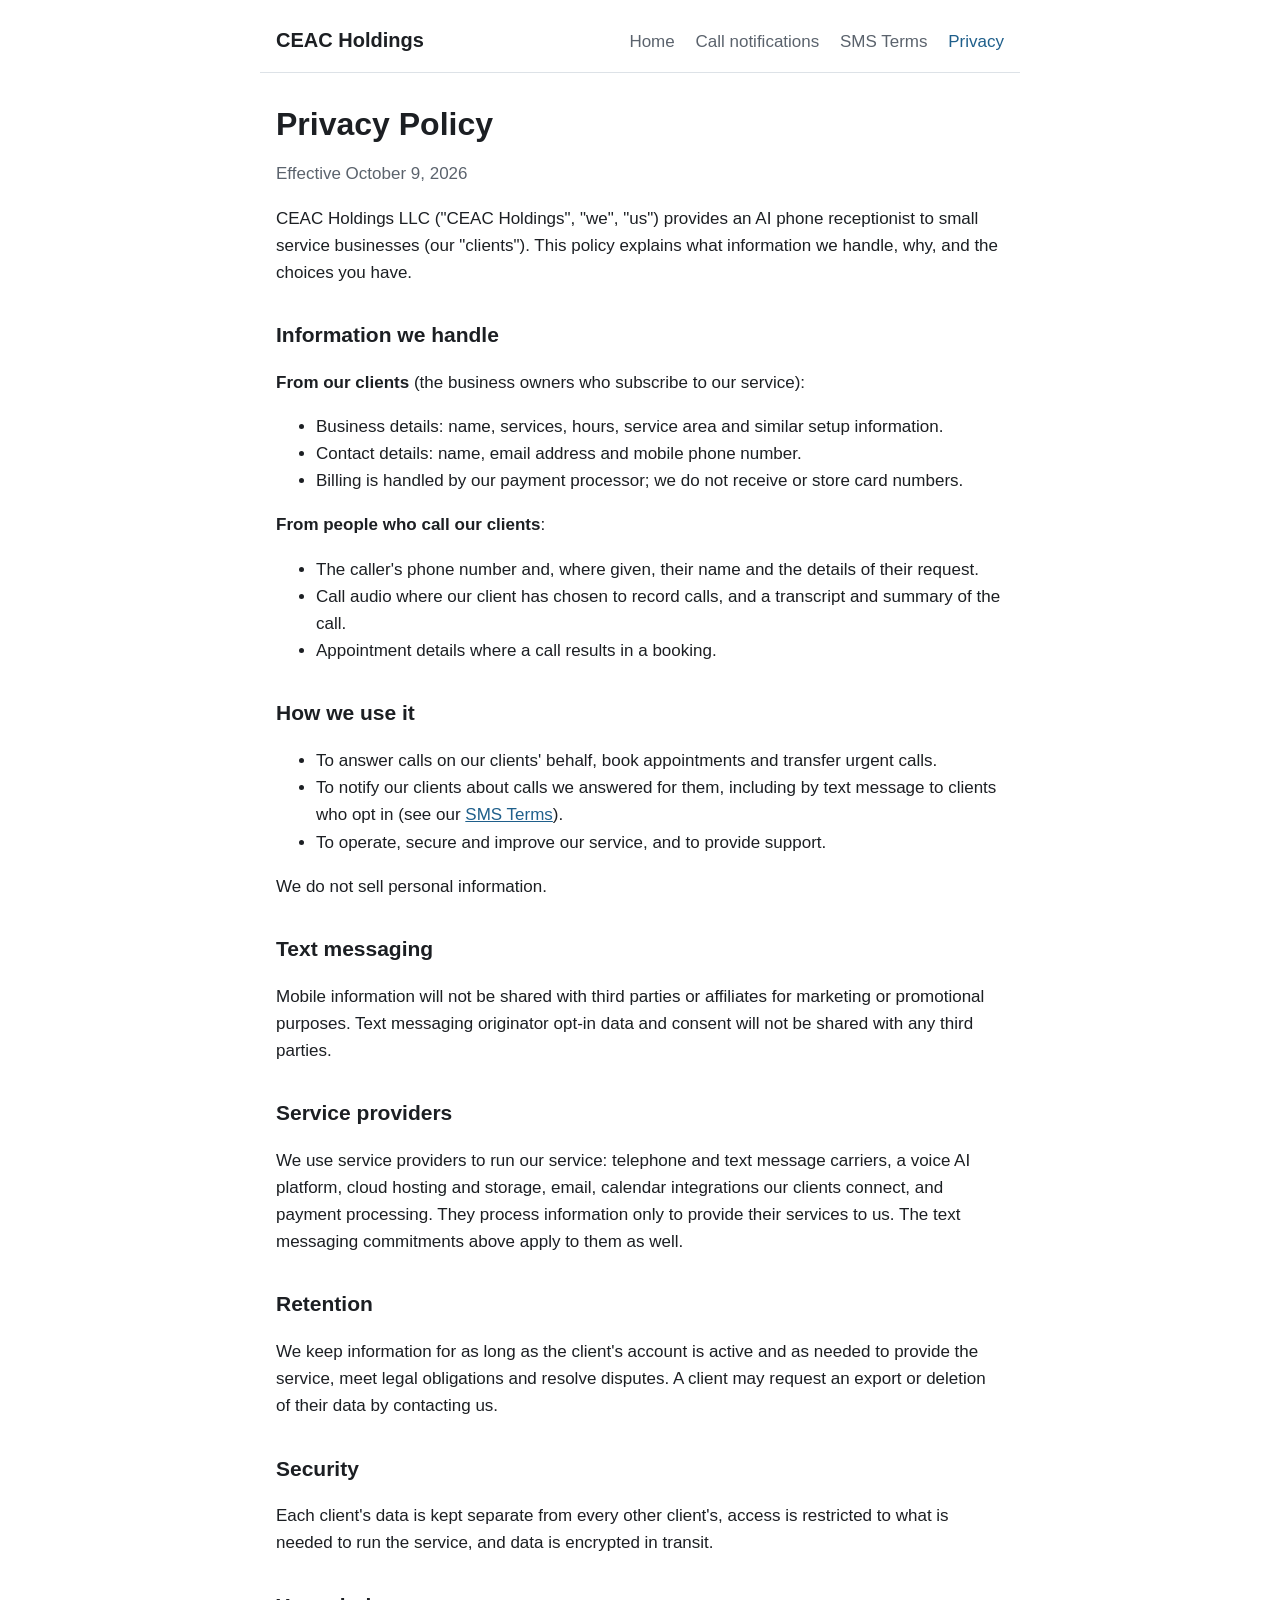
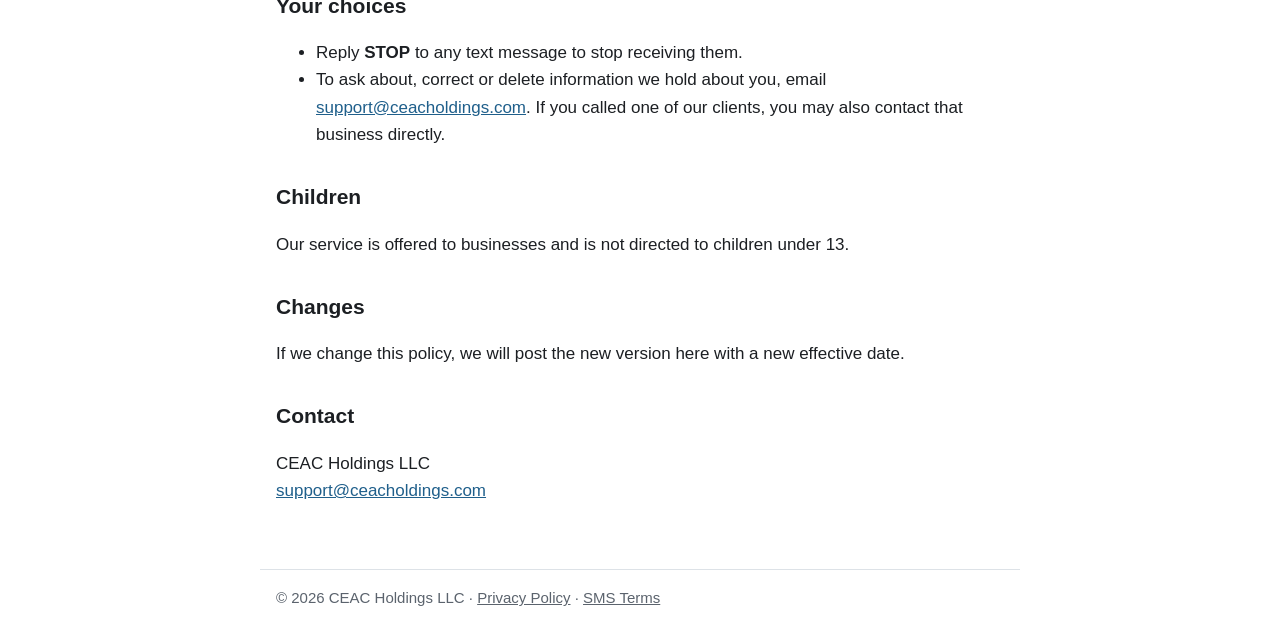
==== privacy.html @ 9253ec30 "feat: publish the CEAC Holdings site and SMS compliance pages The 10DLC campaign review reads the se" ====
<!doctype html>
<html lang="en">
<head>
  <meta charset="utf-8">
  <meta name="viewport" content="width=device-width, initial-scale=1">
  <title>Privacy Policy — CEAC Holdings</title>
  <meta name="description" content="How CEAC Holdings collects, uses and protects information.">
  <link rel="stylesheet" href="style.css">
</head>
<body>
  <header>
    <a class="brand" href="/">CEAC Holdings</a>
    <nav>
      <a href="/">Home</a>
      <a href="/sms-opt-in.html">Call notifications</a>
      <a href="/sms-terms.html">SMS Terms</a>
      <a href="/privacy.html" aria-current="page">Privacy</a>
    </nav>
  </header>

  <main>
    <h1>Privacy Policy</h1>
    <p class="effective">Effective October 9, 2026</p>

    <p>
      CEAC Holdings LLC ("CEAC Holdings", "we", "us") provides an AI phone receptionist to small
      service businesses (our "clients"). This policy explains what information we handle, why,
      and the choices you have.
    </p>

    <h2>Information we handle</h2>
    <p><strong>From our clients</strong> (the business owners who subscribe to our service):</p>
    <ul>
      <li>Business details: name, services, hours, service area and similar setup information.</li>
      <li>Contact details: name, email address and mobile phone number.</li>
      <li>Billing is handled by our payment processor; we do not receive or store card numbers.</li>
    </ul>
    <p><strong>From people who call our clients</strong>:</p>
    <ul>
      <li>The caller's phone number and, where given, their name and the details of their request.</li>
      <li>Call audio where our client has chosen to record calls, and a transcript and summary of the call.</li>
      <li>Appointment details where a call results in a booking.</li>
    </ul>

    <h2>How we use it</h2>
    <ul>
      <li>To answer calls on our clients' behalf, book appointments and transfer urgent calls.</li>
      <li>To notify our clients about calls we answered for them, including by text message to
        clients who opt in (see our <a href="/sms-terms.html">SMS Terms</a>).</li>
      <li>To operate, secure and improve our service, and to provide support.</li>
    </ul>
    <p>We do not sell personal information.</p>

    <h2>Text messaging</h2>
    <p>
      Mobile information will not be shared with third parties or affiliates for marketing or
      promotional purposes. Text messaging originator opt-in data and consent will not be shared
      with any third parties.
    </p>

    <h2>Service providers</h2>
    <p>
      We use service providers to run our service: telephone and text message carriers, a voice
      AI platform, cloud hosting and storage, email, calendar integrations our clients connect,
      and payment processing. They process information only to provide their services to us. The
      text messaging commitments above apply to them as well.
    </p>

    <h2>Retention</h2>
    <p>
      We keep information for as long as the client's account is active and as needed to provide
      the service, meet legal obligations and resolve disputes. A client may request an export or
      deletion of their data by contacting us.
    </p>

    <h2>Security</h2>
    <p>
      Each client's data is kept separate from every other client's, access is restricted to
      what is needed to run the service, and data is encrypted in transit.
    </p>

    <h2>Your choices</h2>
    <ul>
      <li>Reply <strong>STOP</strong> to any text message to stop receiving them.</li>
      <li>To ask about, correct or delete information we hold about you, email
        <a href="mailto:support@ceacholdings.com">support@ceacholdings.com</a>. If you called one
        of our clients, you may also contact that business directly.</li>
    </ul>

    <h2>Children</h2>
    <p>Our service is offered to businesses and is not directed to children under 13.</p>

    <h2>Changes</h2>
    <p>
      If we change this policy, we will post the new version here with a new effective date.
    </p>

    <h2>Contact</h2>
    <p>
      CEAC Holdings LLC<br>
      <a href="mailto:support@ceacholdings.com">support@ceacholdings.com</a>
    </p>
  </main>

  <footer>
    &copy; 2026 CEAC Holdings LLC &middot;
    <a href="/privacy.html">Privacy Policy</a> &middot;
    <a href="/sms-terms.html">SMS Terms</a>
  </footer>
</body>
</html>
---- style.css ----
:root {
  --text: #1c1f23;
  --muted: #5b636d;
  --accent: #1f5f8b;
  --border: #dde2e7;
  --background: #ffffff;
  --panel: #f5f7f9;
}

@media (prefers-color-scheme: dark) {
  :root {
    --text: #e6e9ec;
    --muted: #a3acb6;
    --accent: #7db7e0;
    --border: #343a41;
    --background: #15181b;
    --panel: #1d2125;
  }
}

* {
  box-sizing: border-box;
}

body {
  margin: 0;
  background: var(--background);
  color: var(--text);
  font: 17px/1.6 -apple-system, BlinkMacSystemFont, "Segoe UI", Roboto, Helvetica, Arial, sans-serif;
}

header,
main,
footer {
  max-width: 760px;
  margin: 0 auto;
  padding: 0 16px;
}

header {
  display: flex;
  flex-wrap: wrap;
  align-items: baseline;
  justify-content: space-between;
  gap: 8px 24px;
  padding-top: 24px;
  padding-bottom: 16px;
  border-bottom: 1px solid var(--border);
}

header .brand {
  font-weight: 700;
  font-size: 20px;
  color: var(--text);
  text-decoration: none;
}

nav a {
  margin-right: 16px;
  color: var(--muted);
  text-decoration: none;
}

nav a:last-child {
  margin-right: 0;
}

nav a:hover,
nav a[aria-current="page"] {
  color: var(--accent);
}

main {
  padding-top: 32px;
  padding-bottom: 48px;
}

h1 {
  font-size: 32px;
  line-height: 1.2;
  margin: 0 0 16px;
}

h2 {
  font-size: 21px;
  margin: 32px 0 8px;
}

a {
  color: var(--accent);
}

.effective {
  color: var(--muted);
}

.panel {
  background: var(--panel);
  border: 1px solid var(--border);
  border-radius: 8px;
  padding: 16px 20px;
  margin: 24px 0;
}

.button {
  display: inline-block;
  padding: 12px 20px;
  border-radius: 6px;
  background: var(--accent);
  color: var(--background);
  font-weight: 600;
  text-decoration: none;
}

footer {
  padding-top: 16px;
  padding-bottom: 32px;
  border-top: 1px solid var(--border);
  color: var(--muted);
  font-size: 15px;
}

footer a {
  color: var(--muted);
}
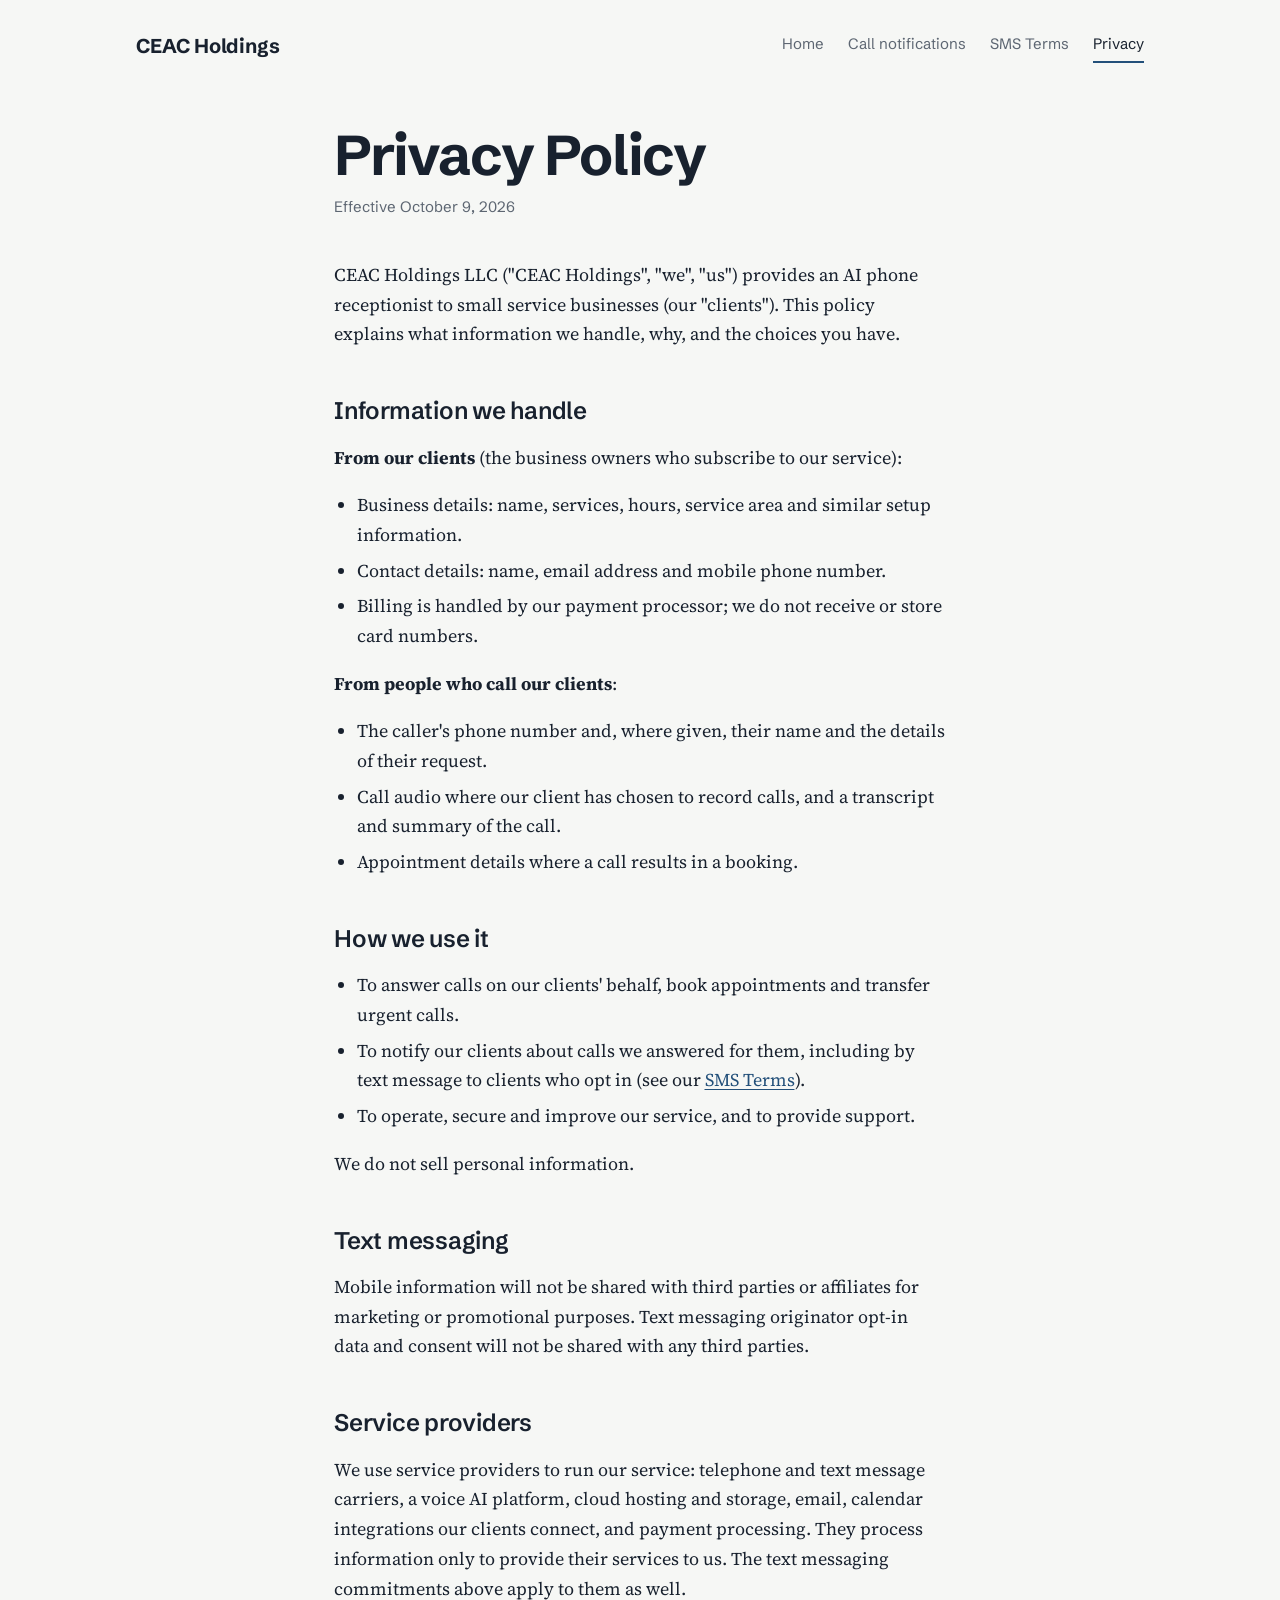
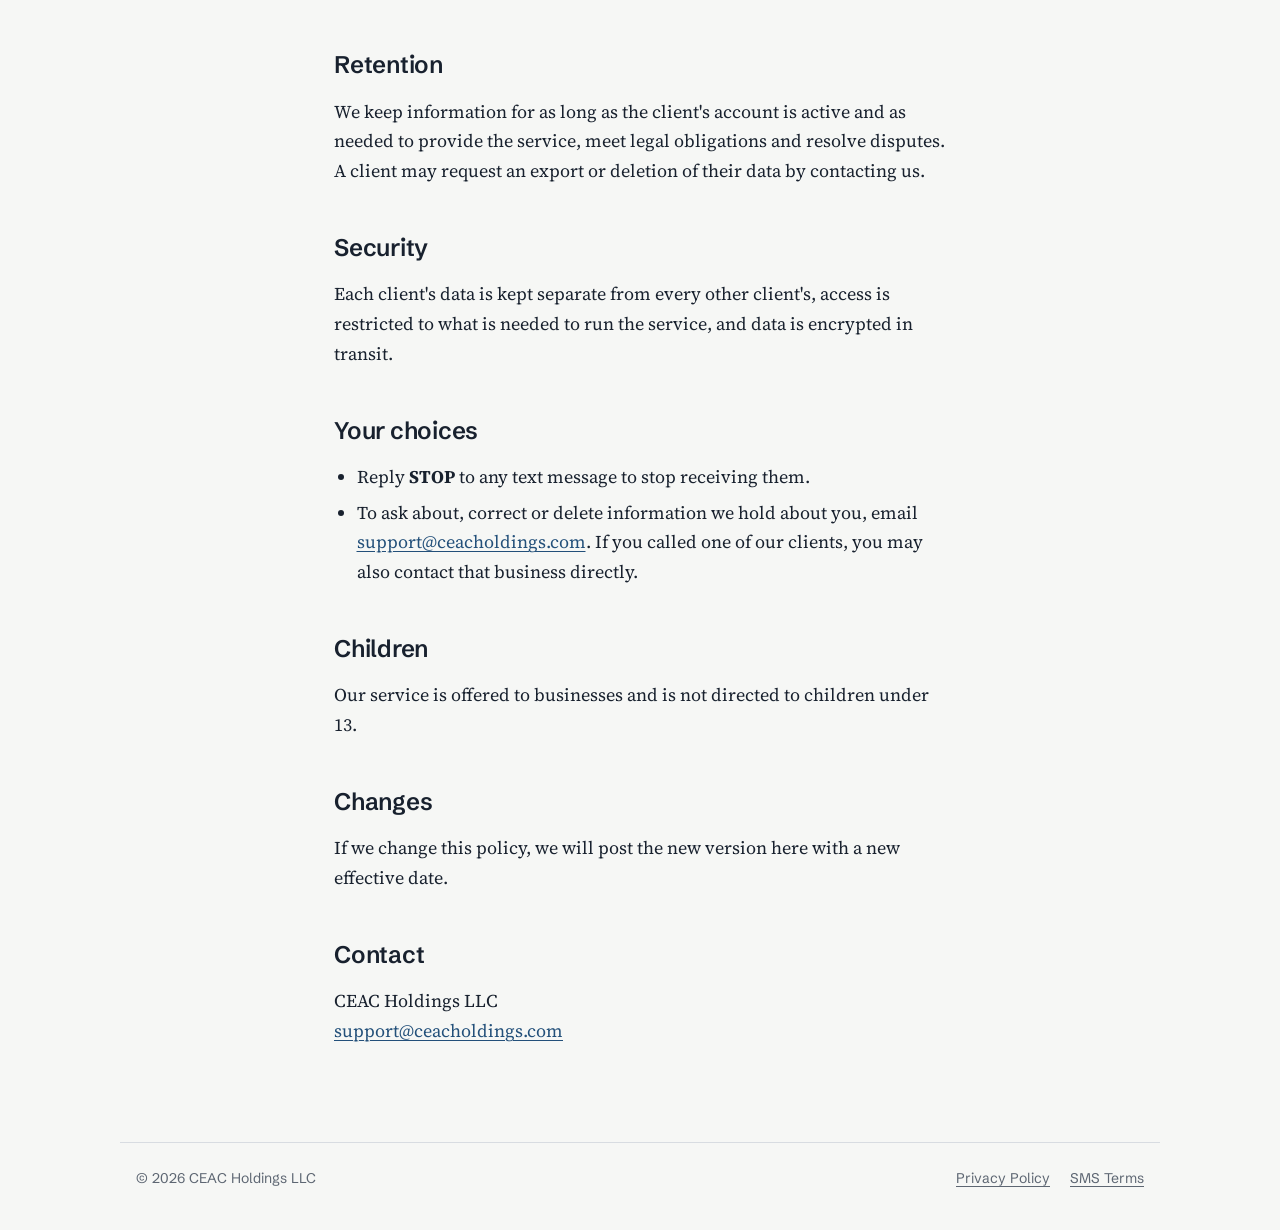
==== commit 736593f7: "feat: redesign the site for a more professional look Give the site a consistent visual identity: Sch" ====
--- a/privacy.html
+++ b/privacy.html
@@ -5,12 +5,15 @@
   <meta name="viewport" content="width=device-width, initial-scale=1">
   <title>Privacy Policy — CEAC Holdings</title>
   <meta name="description" content="How CEAC Holdings collects, uses and protects information.">
+  <link rel="preconnect" href="https://fonts.googleapis.com">
+  <link rel="preconnect" href="https://fonts.gstatic.com" crossorigin>
+  <link rel="stylesheet" href="https://fonts.googleapis.com/css2?family=Schibsted+Grotesk:wght@400;600;700&family=Source+Serif+4:opsz,wght@8..60,400;8..60,600&display=swap">
   <link rel="stylesheet" href="style.css">
 </head>
 <body>
-  <header>
-    <a class="brand" href="/">CEAC Holdings</a>
-    <nav>
+  <header class="site-header">
+    <a class="wordmark" href="/">CEAC Holdings</a>
+    <nav class="site-nav" aria-label="Main">
       <a href="/">Home</a>
       <a href="/sms-opt-in.html">Call notifications</a>
       <a href="/sms-terms.html">SMS Terms</a>
@@ -18,7 +21,7 @@
     </nav>
   </header>
 
-  <main>
+  <main class="document">
     <h1>Privacy Policy</h1>
     <p class="effective">Effective October 9, 2026</p>
 
@@ -102,10 +105,12 @@
     </p>
   </main>
 
-  <footer>
-    &copy; 2026 CEAC Holdings LLC &middot;
-    <a href="/privacy.html">Privacy Policy</a> &middot;
-    <a href="/sms-terms.html">SMS Terms</a>
+  <footer class="site-footer">
+    <span>&copy; 2026 CEAC Holdings LLC</span>
+    <nav aria-label="Legal">
+      <a href="/privacy.html">Privacy Policy</a>
+      <a href="/sms-terms.html">SMS Terms</a>
+    </nav>
   </footer>
 </body>
 </html>
--- a/style.css
+++ b/style.css
@@ -1,20 +1,32 @@
 :root {
-  --text: #1c1f23;
-  --muted: #5b636d;
-  --accent: #1f5f8b;
-  --border: #dde2e7;
-  --background: #ffffff;
-  --panel: #f5f7f9;
+  --paper: #f6f7f5;
+  --surface: #ffffff;
+  --ink: #18212e;
+  --muted: #5d6672;
+  --rule: #d8dce1;
+  --brand: #23507a;
+  --brand-ink: #ffffff;
+  --signal: #f0b000;
+  --bubble: #e9eef3;
+
+  --font-heading: "Schibsted Grotesk", "Helvetica Neue", Arial, sans-serif;
+  --font-body: "Source Serif 4", Georgia, "Times New Roman", serif;
+
+  --measure: 68ch;
+  --page-width: 1040px;
+  --gutter: 16px;
 }
 
 @media (prefers-color-scheme: dark) {
   :root {
-    --text: #e6e9ec;
-    --muted: #a3acb6;
-    --accent: #7db7e0;
-    --border: #343a41;
-    --background: #15181b;
-    --panel: #1d2125;
+    --paper: #121820;
+    --surface: #1a222c;
+    --ink: #e8ebee;
+    --muted: #a2abb5;
+    --rule: #2f3944;
+    --brand: #8cb8e0;
+    --brand-ink: #121820;
+    --bubble: #26313d;
   }
 }
 
@@ -24,102 +36,388 @@
 
 body {
   margin: 0;
-  background: var(--background);
-  color: var(--text);
-  font: 17px/1.6 -apple-system, BlinkMacSystemFont, "Segoe UI", Roboto, Helvetica, Arial, sans-serif;
-}
-
-header,
-main,
-footer {
-  max-width: 760px;
+  background: var(--paper);
+  color: var(--ink);
+  font-family: var(--font-body);
+  font-size: 1.125rem;
+  line-height: 1.65;
+  -webkit-text-size-adjust: 100%;
+}
+
+a {
+  color: var(--brand);
+  text-underline-offset: 0.18em;
+  text-decoration-thickness: 1px;
+}
+
+a:hover {
+  text-decoration-thickness: 2px;
+}
+
+:focus-visible {
+  outline: 3px solid var(--signal);
+  outline-offset: 2px;
+  border-radius: 2px;
+}
+
+h1,
+h2,
+h3 {
+  font-family: var(--font-heading);
+  line-height: 1.15;
+  letter-spacing: -0.01em;
+  text-wrap: balance;
+}
+
+h1 {
+  font-size: clamp(2.25rem, 5vw, 3.5rem);
+  font-weight: 700;
+  letter-spacing: -0.025em;
+  margin: 0 0 24px;
+}
+
+h2 {
+  font-size: 1.5rem;
+  font-weight: 600;
+  margin: 48px 0 12px;
+}
+
+h3 {
+  font-size: 1.125rem;
+  font-weight: 600;
+  margin: 0 0 6px;
+}
+
+ul {
+  padding-left: 1.25em;
+}
+
+li + li {
+  margin-top: 6px;
+}
+
+/* Site chrome */
+
+.site-header,
+.site-footer {
+  max-width: var(--page-width);
   margin: 0 auto;
-  padding: 0 16px;
-}
-
-header {
+  padding-left: var(--gutter);
+  padding-right: var(--gutter);
+}
+
+.site-header {
   display: flex;
   flex-wrap: wrap;
-  align-items: baseline;
+  align-items: center;
+  justify-content: space-between;
+  gap: 12px 32px;
+  padding-top: 28px;
+  padding-bottom: 28px;
+  font-family: var(--font-heading);
+}
+
+.wordmark {
+  font-size: 1.25rem;
+  font-weight: 700;
+  letter-spacing: -0.01em;
+  color: var(--ink);
+  text-decoration: none;
+}
+
+.site-nav {
+  display: flex;
+  flex-wrap: wrap;
+  gap: 4px 24px;
+  font-size: 0.9375rem;
+}
+
+.site-nav a {
+  color: var(--muted);
+  text-decoration: none;
+  padding: 4px 0;
+  border-bottom: 2px solid transparent;
+}
+
+.site-nav a:hover {
+  color: var(--ink);
+}
+
+.site-nav a[aria-current="page"] {
+  color: var(--ink);
+  border-bottom-color: var(--brand);
+}
+
+.site-footer {
+  display: flex;
+  flex-wrap: wrap;
   justify-content: space-between;
   gap: 8px 24px;
+  margin-top: 96px;
   padding-top: 24px;
-  padding-bottom: 16px;
-  border-bottom: 1px solid var(--border);
-}
-
-header .brand {
+  padding-bottom: 40px;
+  border-top: 1px solid var(--rule);
+  font-family: var(--font-heading);
+  font-size: 0.875rem;
+  color: var(--muted);
+}
+
+.site-footer nav {
+  display: flex;
+  gap: 20px;
+}
+
+.site-footer a {
+  color: var(--muted);
+}
+
+/* Home */
+
+.home {
+  max-width: var(--page-width);
+  margin: 0 auto;
+  padding: 0 var(--gutter);
+}
+
+.hero {
+  display: grid;
+  grid-template-columns: minmax(0, 1.15fr) minmax(0, 1fr);
+  gap: 48px 64px;
+  align-items: center;
+  padding: 48px 0 80px;
+}
+
+.hero-lede {
+  max-width: 34em;
+  margin: 0 0 32px;
+  font-size: 1.1875rem;
+}
+
+.hero-actions {
+  display: flex;
+  flex-wrap: wrap;
+  align-items: center;
+  gap: 12px 24px;
+  font-family: var(--font-heading);
+}
+
+.hero-phone {
+  color: var(--ink);
+  font-weight: 600;
+  font-variant-numeric: tabular-nums;
+}
+
+.notification {
+  margin: 0;
+  padding: 24px;
+  background: var(--surface);
+  border: 1px solid var(--rule);
+  border-radius: 20px;
+  font-family: var(--font-heading);
+}
+
+.notification-sender {
+  display: flex;
+  align-items: center;
+  gap: 10px;
+  margin: 0 0 16px;
+  font-size: 0.875rem;
+  font-weight: 600;
+}
+
+.notification-sender::before {
+  content: "";
+  width: 10px;
+  height: 10px;
+  border-radius: 50%;
+  background: var(--signal);
+}
+
+.notification-message {
+  margin: 0;
+  padding: 16px 18px;
+  background: var(--bubble);
+  border-radius: 18px 18px 18px 4px;
+  font-size: 0.9375rem;
+  line-height: 1.5;
+}
+
+.notification-message dl {
+  display: grid;
+  grid-template-columns: max-content 1fr;
+  gap: 4px 14px;
+  margin: 0;
+}
+
+.notification-message dt {
+  color: var(--muted);
+}
+
+.notification-message dd {
+  margin: 0;
+}
+
+.notification figcaption {
+  margin-top: 14px;
+  font-size: 0.8125rem;
+  color: var(--muted);
+}
+
+.steps {
+  padding: 56px 0;
+  border-top: 1px solid var(--rule);
+  border-bottom: 1px solid var(--rule);
+}
+
+.steps h2 {
+  margin-top: 0;
+  margin-bottom: 32px;
+}
+
+.steps ol {
+  display: grid;
+  grid-template-columns: repeat(3, minmax(0, 1fr));
+  gap: 32px 48px;
+  margin: 0;
+  padding: 0;
+  list-style: none;
+  counter-reset: step;
+}
+
+.steps li {
+  margin: 0;
+  counter-increment: step;
+}
+
+.steps li::before {
+  content: counter(step);
+  display: block;
+  margin-bottom: 12px;
+  font-family: var(--font-heading);
+  font-size: 2.5rem;
   font-weight: 700;
-  font-size: 20px;
-  color: var(--text);
-  text-decoration: none;
-}
-
-nav a {
-  margin-right: 16px;
-  color: var(--muted);
-  text-decoration: none;
-}
-
-nav a:last-child {
-  margin-right: 0;
-}
-
-nav a:hover,
-nav a[aria-current="page"] {
-  color: var(--accent);
-}
-
-main {
-  padding-top: 32px;
-  padding-bottom: 48px;
-}
-
-h1 {
-  font-size: 32px;
-  line-height: 1.2;
-  margin: 0 0 16px;
-}
-
-h2 {
-  font-size: 21px;
-  margin: 32px 0 8px;
-}
-
-a {
-  color: var(--accent);
+  line-height: 1;
+  color: var(--brand);
+}
+
+.steps p {
+  margin: 0;
+  color: var(--muted);
+}
+
+.home-details {
+  display: grid;
+  grid-template-columns: repeat(2, minmax(0, 1fr));
+  gap: 0 64px;
+  padding-top: 8px;
+}
+
+.home-details p {
+  max-width: var(--measure);
+}
+
+/* Document pages: opt-in, terms, privacy */
+
+.document {
+  max-width: calc(var(--measure) + 2 * var(--gutter));
+  margin: 0 auto;
+  padding: 32px var(--gutter) 0;
+}
+
+.document > h1 {
+  margin-bottom: 8px;
 }
 
 .effective {
-  color: var(--muted);
-}
-
-.panel {
-  background: var(--panel);
-  border: 1px solid var(--border);
-  border-radius: 8px;
-  padding: 16px 20px;
-  margin: 24px 0;
+  margin: 0 0 40px;
+  font-family: var(--font-heading);
+  font-size: 0.9375rem;
+  color: var(--muted);
+}
+
+.document > h1 + p:not(.effective) {
+  margin-top: 24px;
 }
 
 .button {
   display: inline-block;
-  padding: 12px 20px;
-  border-radius: 6px;
-  background: var(--accent);
-  color: var(--background);
+  padding: 14px 24px;
+  border-radius: 8px;
+  background: var(--brand);
+  color: var(--brand-ink);
+  font-family: var(--font-heading);
+  font-size: 1rem;
   font-weight: 600;
   text-decoration: none;
 }
 
-footer {
-  padding-top: 16px;
-  padding-bottom: 32px;
-  border-top: 1px solid var(--border);
-  color: var(--muted);
-  font-size: 15px;
-}
-
-footer a {
-  color: var(--muted);
-}
+.button:hover {
+  filter: brightness(1.12);
+}
+
+.consent-preview {
+  margin: 32px 0;
+  padding: 24px;
+  background: var(--surface);
+  border: 1px solid var(--rule);
+  border-radius: 12px;
+}
+
+.consent-preview-title {
+  margin: 0 0 16px;
+  font-family: var(--font-heading);
+  font-size: 0.9375rem;
+  font-weight: 600;
+  color: var(--muted);
+}
+
+.consent-preview-statement {
+  position: relative;
+  margin: 0;
+  padding-left: 34px;
+}
+
+.consent-preview-statement::before {
+  content: "";
+  position: absolute;
+  top: 0.3em;
+  left: 0;
+  width: 20px;
+  height: 20px;
+  border: 2px solid var(--muted);
+  border-radius: 4px;
+  background: var(--paper);
+}
+
+.contact-block {
+  font-style: normal;
+}
+
+@media (max-width: 760px) {
+  body {
+    font-size: 1.0625rem;
+  }
+
+  .site-header {
+    padding-top: 20px;
+    padding-bottom: 20px;
+  }
+
+  .hero {
+    grid-template-columns: 1fr;
+    padding: 24px 0 56px;
+  }
+
+  .steps ol,
+  .home-details {
+    grid-template-columns: 1fr;
+  }
+
+  .notification {
+    padding: 18px;
+  }
+
+  .site-footer {
+    margin-top: 64px;
+  }
+}
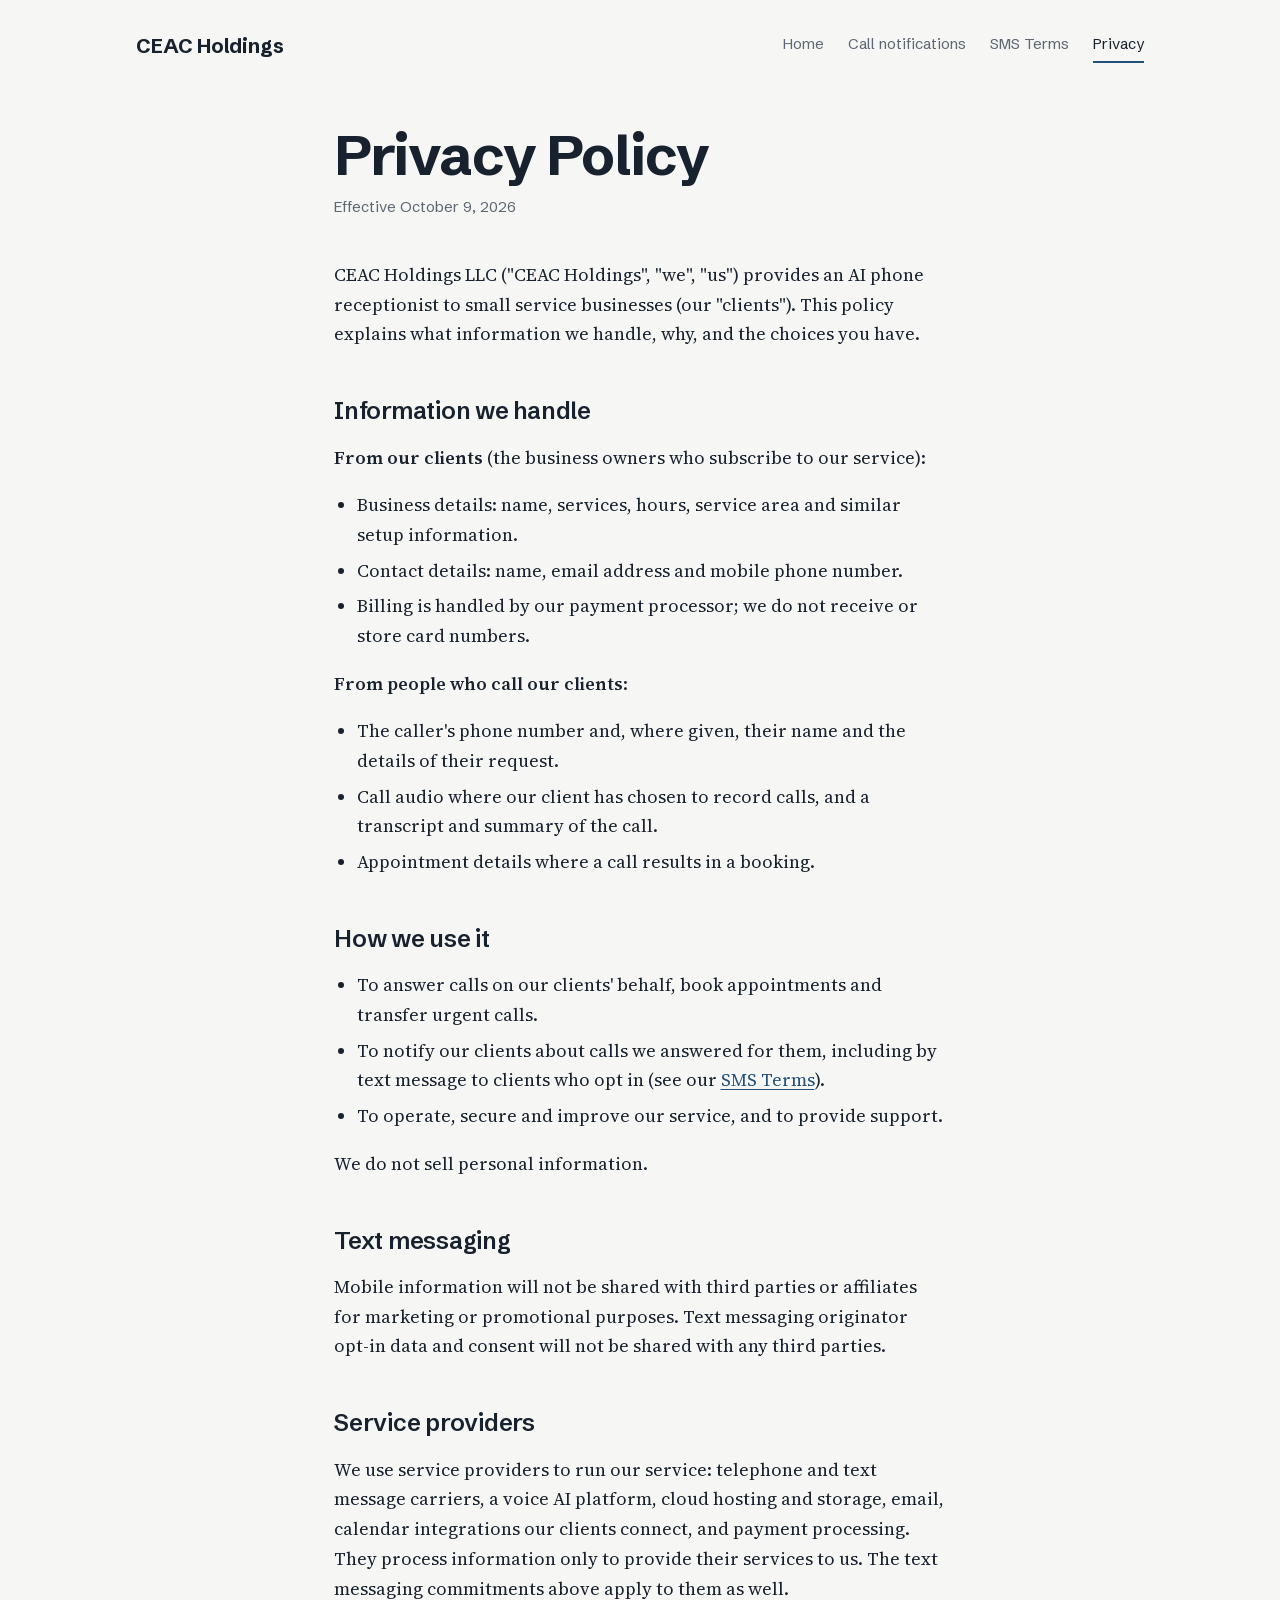
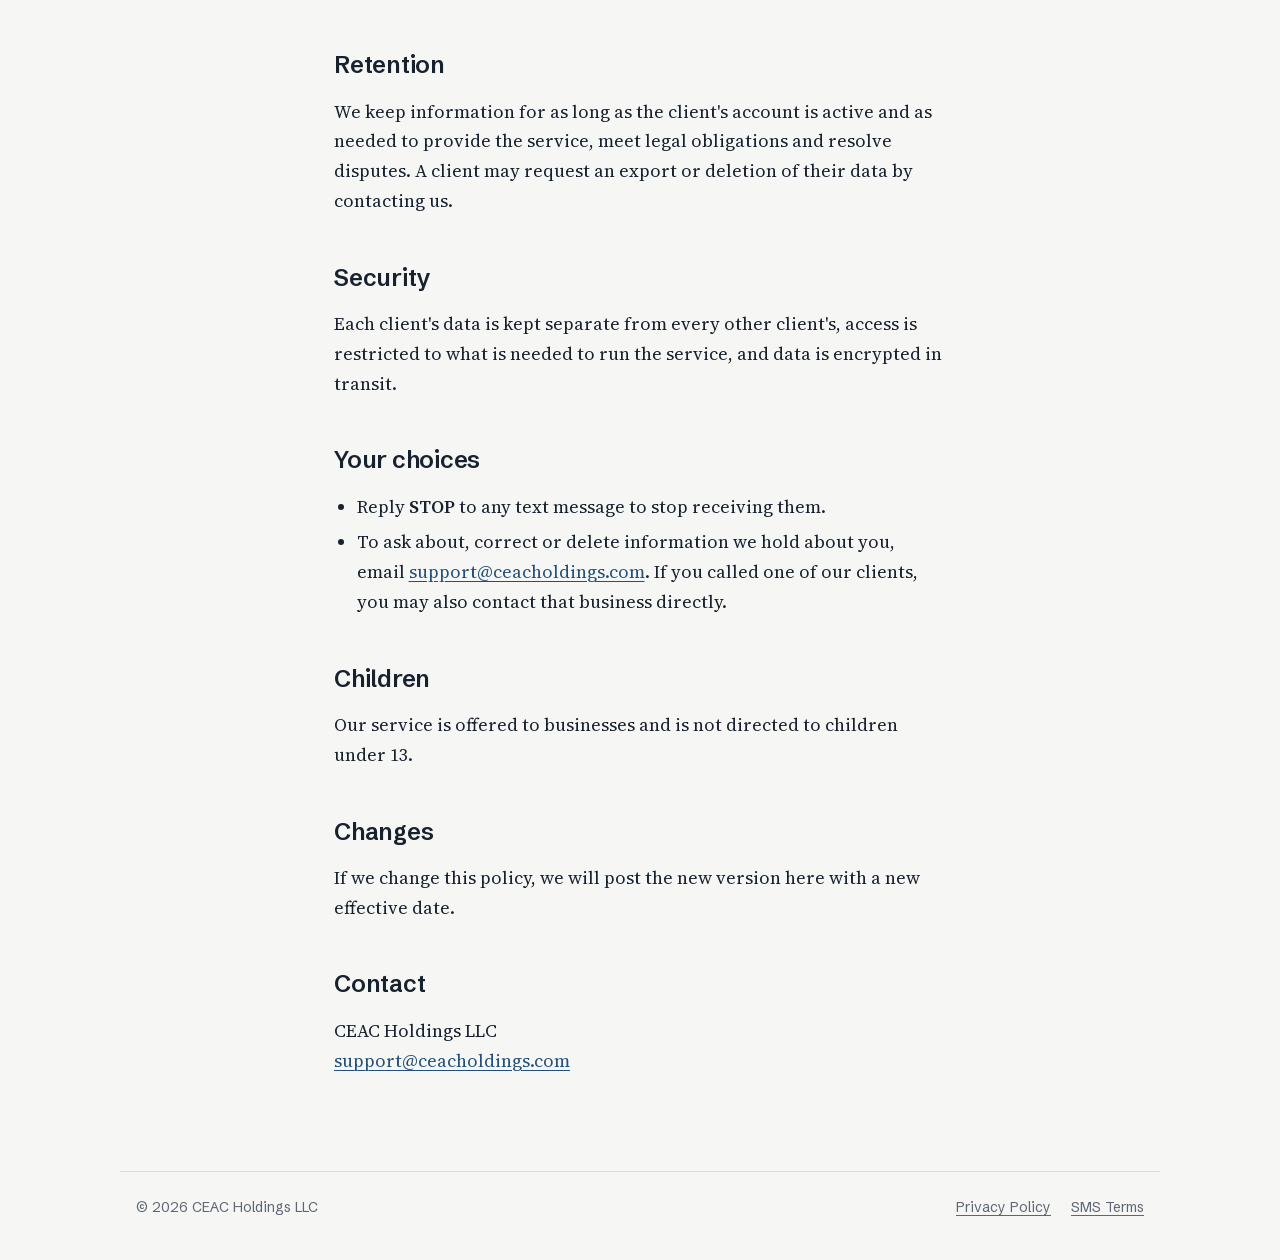
==== commit ca8385fc: "feat: self-host the site fonts instead of loading them from Google Loading fonts from Google Fonts s" ====
--- a/privacy.html
+++ b/privacy.html
@@ -5,9 +5,8 @@
   <meta name="viewport" content="width=device-width, initial-scale=1">
   <title>Privacy Policy — CEAC Holdings</title>
   <meta name="description" content="How CEAC Holdings collects, uses and protects information.">
-  <link rel="preconnect" href="https://fonts.googleapis.com">
-  <link rel="preconnect" href="https://fonts.gstatic.com" crossorigin>
-  <link rel="stylesheet" href="https://fonts.googleapis.com/css2?family=Schibsted+Grotesk:wght@400;600;700&family=Source+Serif+4:opsz,wght@8..60,400;8..60,600&display=swap">
+  <link rel="preload" href="fonts/schibsted-grotesk-latin.woff2" as="font" type="font/woff2" crossorigin>
+  <link rel="preload" href="fonts/source-serif-4-latin.woff2" as="font" type="font/woff2" crossorigin>
   <link rel="stylesheet" href="style.css">
 </head>
 <body>
--- a/style.css
+++ b/style.css
@@ -1,3 +1,18 @@
+/* Self-hosted so visitors' browsers never contact a third-party font service. */
+@font-face {
+  font-family: "Schibsted Grotesk";
+  src: url("fonts/schibsted-grotesk-latin.woff2") format("woff2");
+  font-weight: 400 700;
+  font-display: swap;
+}
+
+@font-face {
+  font-family: "Source Serif 4";
+  src: url("fonts/source-serif-4-latin.woff2") format("woff2");
+  font-weight: 400 600;
+  font-display: swap;
+}
+
 :root {
   --paper: #f6f7f5;
   --surface: #ffffff;
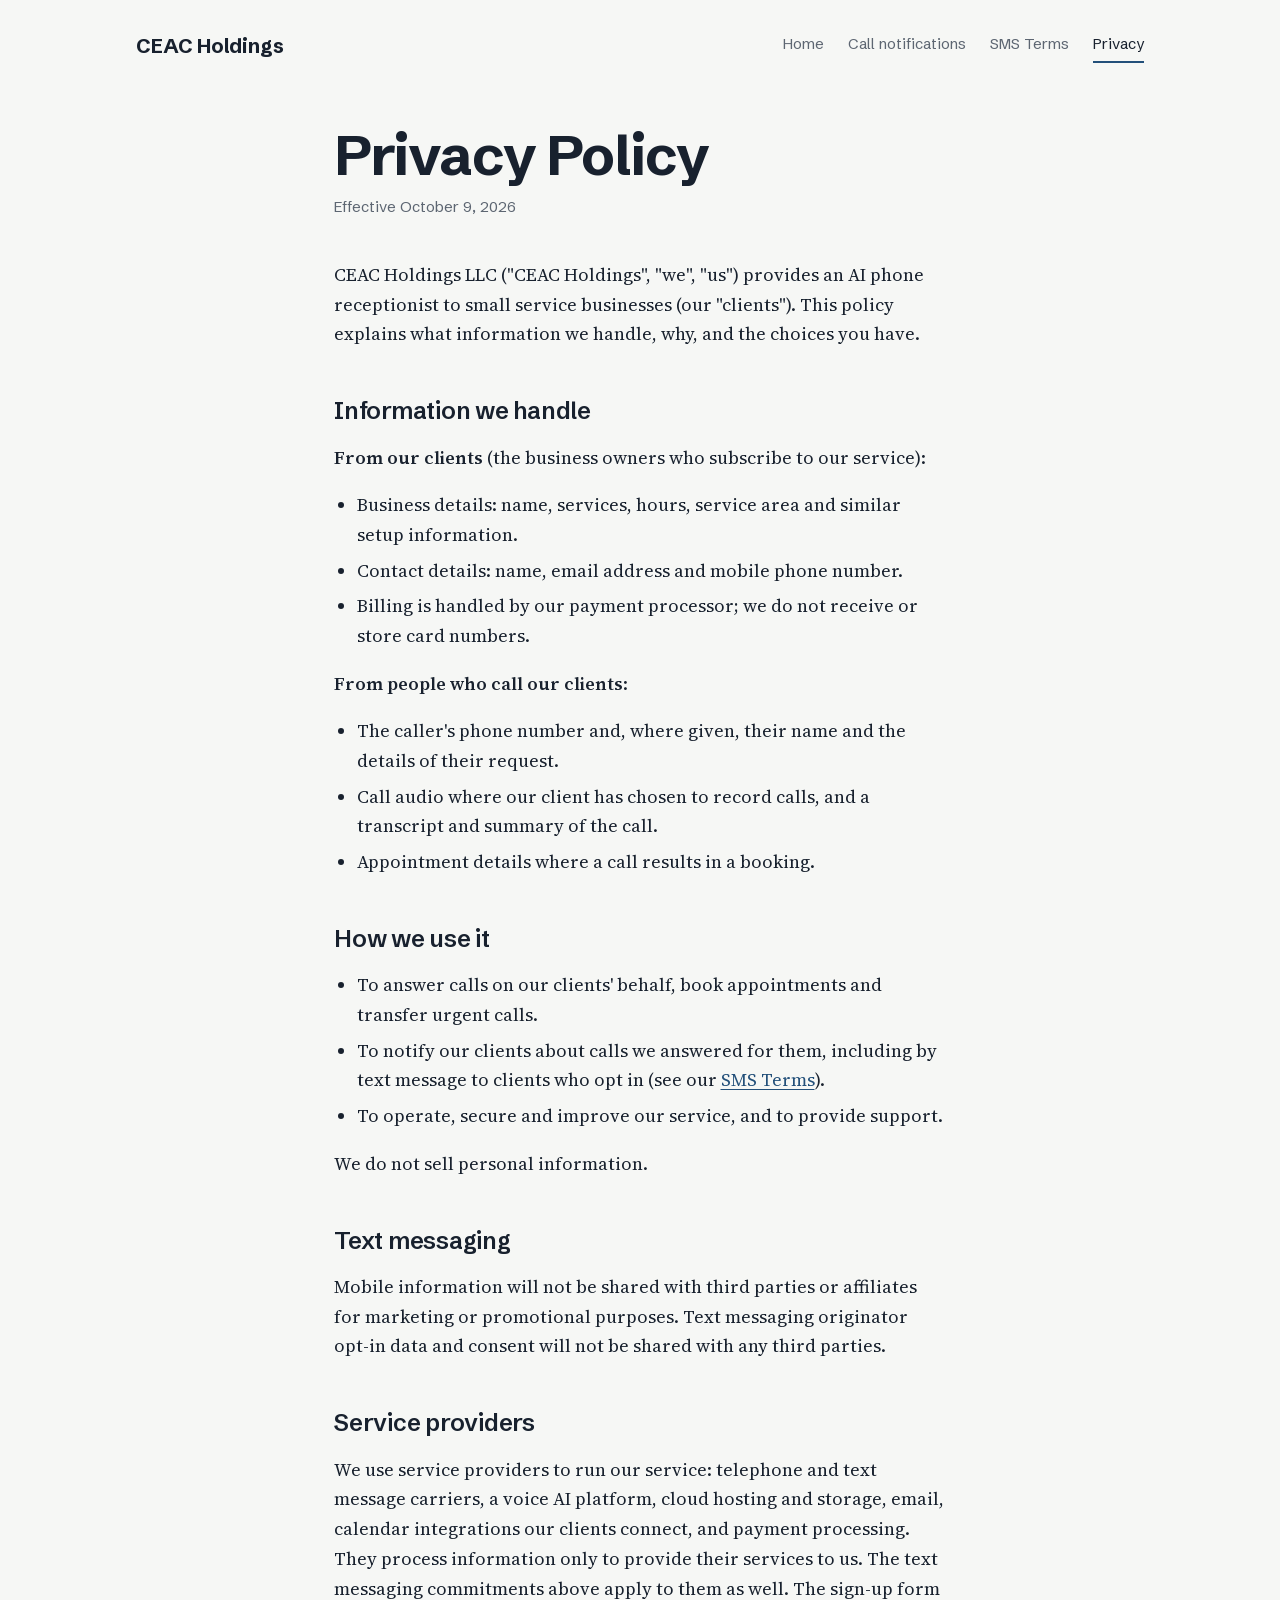
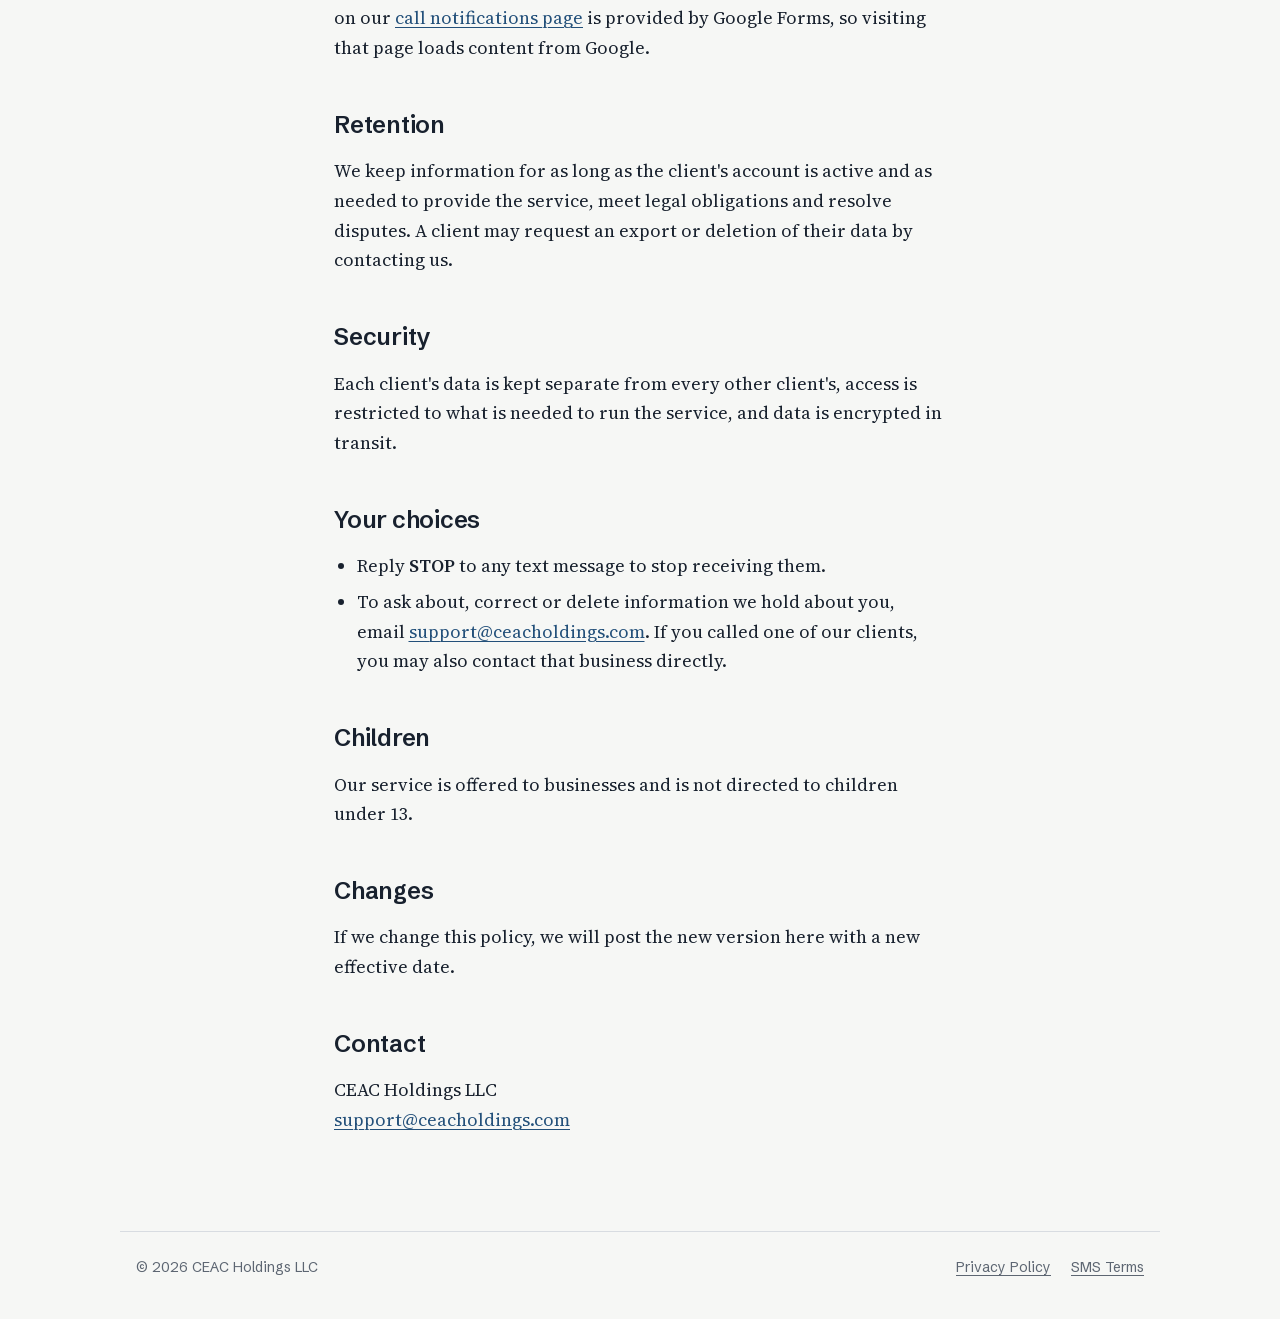
==== commit 4d9910e8: "feat: embed the call notifications sign-up form on the opt-in page Owners can now sign up without le" ====
--- a/privacy.html
+++ b/privacy.html
@@ -65,7 +65,9 @@
       We use service providers to run our service: telephone and text message carriers, a voice
       AI platform, cloud hosting and storage, email, calendar integrations our clients connect,
       and payment processing. They process information only to provide their services to us. The
-      text messaging commitments above apply to them as well.
+      text messaging commitments above apply to them as well. The sign-up form on our
+      <a href="/sms-opt-in.html">call notifications page</a> is provided by Google Forms, so
+      visiting that page loads content from Google.
     </p>
 
     <h2>Retention</h2>
--- a/style.css
+++ b/style.css
@@ -404,6 +404,23 @@
   background: var(--paper);
 }
 
+.signup-form {
+  display: block;
+  width: 100%;
+  height: 1150px;
+  margin: 32px 0 8px;
+  border: 1px solid var(--rule);
+  border-radius: 12px;
+  background: #ffffff;
+}
+
+.signup-form-fallback {
+  margin-top: 0;
+  font-family: var(--font-heading);
+  font-size: 0.9375rem;
+  color: var(--muted);
+}
+
 .contact-block {
   font-style: normal;
 }
@@ -432,6 +449,10 @@
     padding: 18px;
   }
 
+  .signup-form {
+    height: 1420px;
+  }
+
   .site-footer {
     margin-top: 64px;
   }
